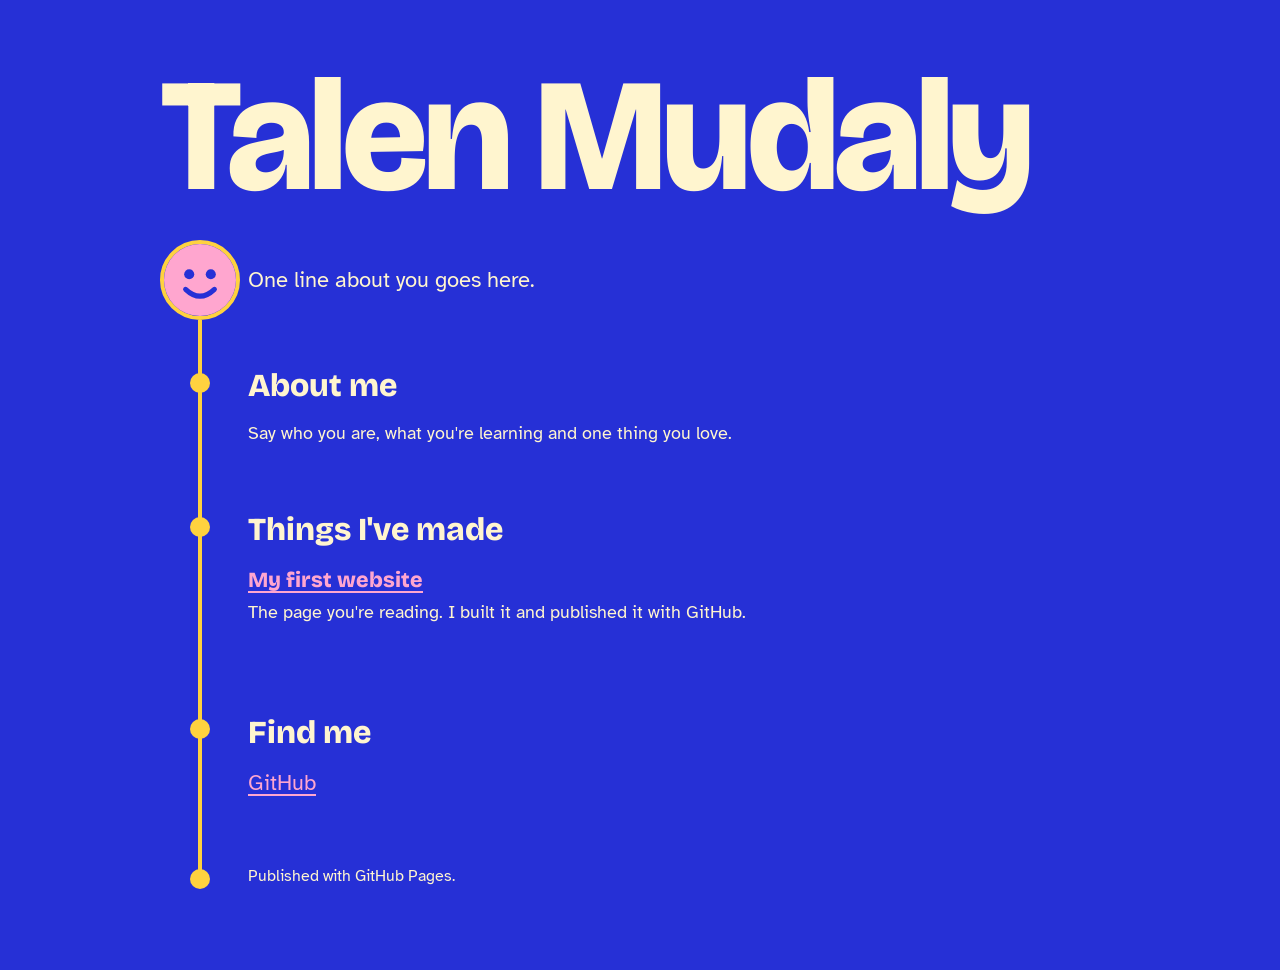
==== index.html @ 6c7c41c0 "Update header with name 'Talen Mudaly'" ====
<!doctype html>
<html lang="en">
<head>
  <meta charset="utf-8">
  <meta name="viewport" content="width=device-width, initial-scale=1">

  <!-- TODO 1: put your name in the title. It shows on the browser tab. -->
  <title>Talen Mudaly</title>

  <link rel="preconnect" href="https://fonts.googleapis.com">
  <link rel="preconnect" href="https://fonts.gstatic.com" crossorigin>
  <link rel="stylesheet" href="https://fonts.googleapis.com/css2?family=Atkinson+Hyperlegible:wght@400;700&family=Bricolage+Grotesque:wght@800&display=swap">
  <link rel="stylesheet" href="style.css">
</head>
<body>
  <div class="history">
    <header>
      <!-- TODO 1: put your name here too. -->
      <h1>Talen Mudaly</h1>

      <div class="intro">
        <!-- TODO 4: add a photo to this folder, then change me.svg to its exact file name. -->
        <img class="photo" src="me.svg" alt="" width="80" height="80">

        <!-- TODO 1: describe yourself in one line. -->
        <p class="tagline">One line about you goes here.</p>
      </div>
    </header>

    <main>
      <section class="commit" id="about">
        <h2>About me</h2>

        <!-- TODO 2 (we do this one together): write about yourself. -->
        <p>Say who you are, what you're learning and one thing you love.</p>
      </section>

      <section class="commit" id="projects">
        <h2>Things I've made</h2>

        <!-- This is one project. Change it to something of yours. -->
        <article class="project">
          <h3><a href="https://github.com">My first website</a></h3>
          <p>The page you're reading. I built it and published it with GitHub.</p>
        </article>

        <!-- TODO 5: copy the whole project above, paste it here, and change it. Do this twice. -->
      </section>

      <!-- TODO 7: paste the "What I'm doing now" section here, on a new branch. -->

      <section class="commit" id="links">
        <h2>Find me</h2>

        <ul class="links">
          <li><a href="https://github.com">GitHub</a></li>
          <!-- TODO 6: put your GitHub link above, then add two more links here. -->
        </ul>
      </section>

      <footer class="commit">
        <p>Published with GitHub Pages.</p>
      </footer>
    </main>
  </div>
</body>
</html>
---- style.css ----
/* TODO 3: change these four colors and make the site yours. */
:root {
  --page: #2630d6;
  --text: #fff5cf;
  --accent: #ffa6cf;
  --line: #ffd23f;

  /* You don't need to change anything below this line. */
  --rail: 2.5rem;
  --indent: 5.5rem;
  --branch: 3.5rem;
  --dot: 1.25rem;
  --stroke: 4px;
}

@media (max-width: 40rem) {
  :root {
    --rail: 1.75rem;
    --indent: 4rem;
    --branch: 1.75rem;
  }
}

* {
  box-sizing: border-box;
}

body {
  margin: 0;
  padding: clamp(1.25rem, 5vw, 4rem);
  background: var(--page);
  color: var(--text);
  font-family: "Atkinson Hyperlegible", system-ui, sans-serif;
  font-size: 1.125rem;
  line-height: 1.6;
}

.history {
  max-width: 60rem;
  margin: 0 auto;
}

h1,
h2,
h3 {
  font-family: "Bricolage Grotesque", system-ui, sans-serif;
  font-weight: 800;
}

h1 {
  margin: 0 0 2rem;
  font-size: clamp(3.5rem, 15vw, 10rem);
  letter-spacing: -0.03em;
  line-height: 0.9;
  overflow-wrap: anywhere;
}

h2 {
  margin: 0 0 1rem;
  font-size: 2rem;
  line-height: 1.1;
}

h3 {
  margin: 0;
  font-size: 1.35rem;
}

p {
  max-width: 62ch;
  margin: 0;
}

a {
  color: var(--accent);
  text-decoration-thickness: 2px;
  text-underline-offset: 0.2em;
}

a:hover {
  color: var(--line);
}

a:focus-visible {
  outline: 3px solid var(--line);
  outline-offset: 3px;
}

/* Your photo is the very first commit. */
.intro {
  display: flex;
  align-items: center;
  gap: calc(var(--indent) - var(--rail) * 2);
}

.photo {
  flex: none;
  width: calc(var(--rail) * 2);
  height: calc(var(--rail) * 2);
  border: var(--stroke) solid var(--line);
  border-radius: 50%;
  object-fit: cover;
}

.tagline {
  font-size: 1.35rem;
  line-height: 1.3;
}

/* Every section is a commit: a dot on one long line. */
.commit {
  position: relative;
  padding: 3rem 0 1rem var(--indent);
}

.commit::after {
  content: "";
  position: absolute;
  top: 0;
  bottom: 0;
  left: calc(var(--rail) - var(--stroke) / 2);
  width: var(--stroke);
  background: var(--line);
}

.commit > :first-child::before {
  content: "";
  position: absolute;
  top: 3.3rem;
  left: calc(var(--rail) - var(--dot) / 2);
  z-index: 1;
  width: var(--dot);
  height: var(--dot);
  border-radius: 50%;
  background: var(--line);
}

.commit:last-child::after {
  bottom: auto;
  height: 3.5rem;
}

/* A section on a branch leaves the line and joins it again. */
.branch {
  padding: 5rem 0 3rem calc(var(--indent) + var(--branch));
}

.branch::before {
  content: "";
  position: absolute;
  top: 0;
  bottom: 0.5rem;
  left: var(--rail);
  width: var(--branch);
  border: var(--stroke) solid var(--accent);
  border-left: 0;
  border-radius: 0 3rem 3rem 0;
}

.branch > :first-child::before {
  top: 5.3rem;
  left: calc(var(--rail) + var(--branch) - var(--dot) / 2);
  background: var(--accent);
}

.project {
  margin-bottom: 1.5rem;
}

.links {
  display: flex;
  flex-wrap: wrap;
  gap: 0.5rem 2rem;
  margin: 0;
  padding: 0;
  list-style: none;
  font-size: 1.35rem;
}

footer.commit p {
  font-size: 1rem;
}

.message {
  max-width: 62ch;
}
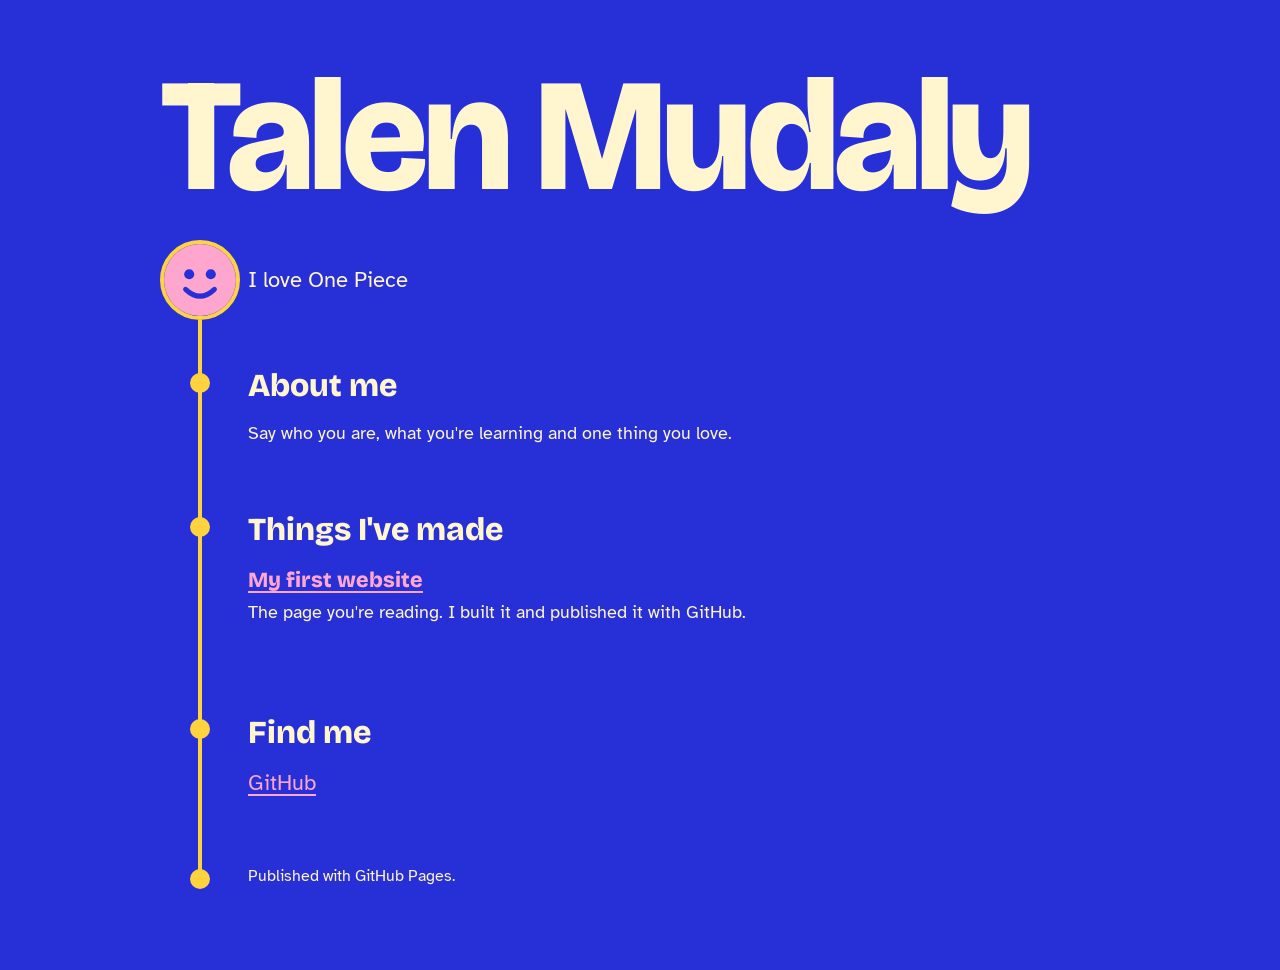
==== commit 94330aa5: "Fact 1 about me" ====
--- a/index.html
+++ b/index.html
@@ -23,7 +23,7 @@
         <img class="photo" src="me.svg" alt="" width="80" height="80">
 
         <!-- TODO 1: describe yourself in one line. -->
-        <p class="tagline">One line about you goes here.</p>
+        <p class="tagline">I love One Piece</p>
       </div>
     </header>
 
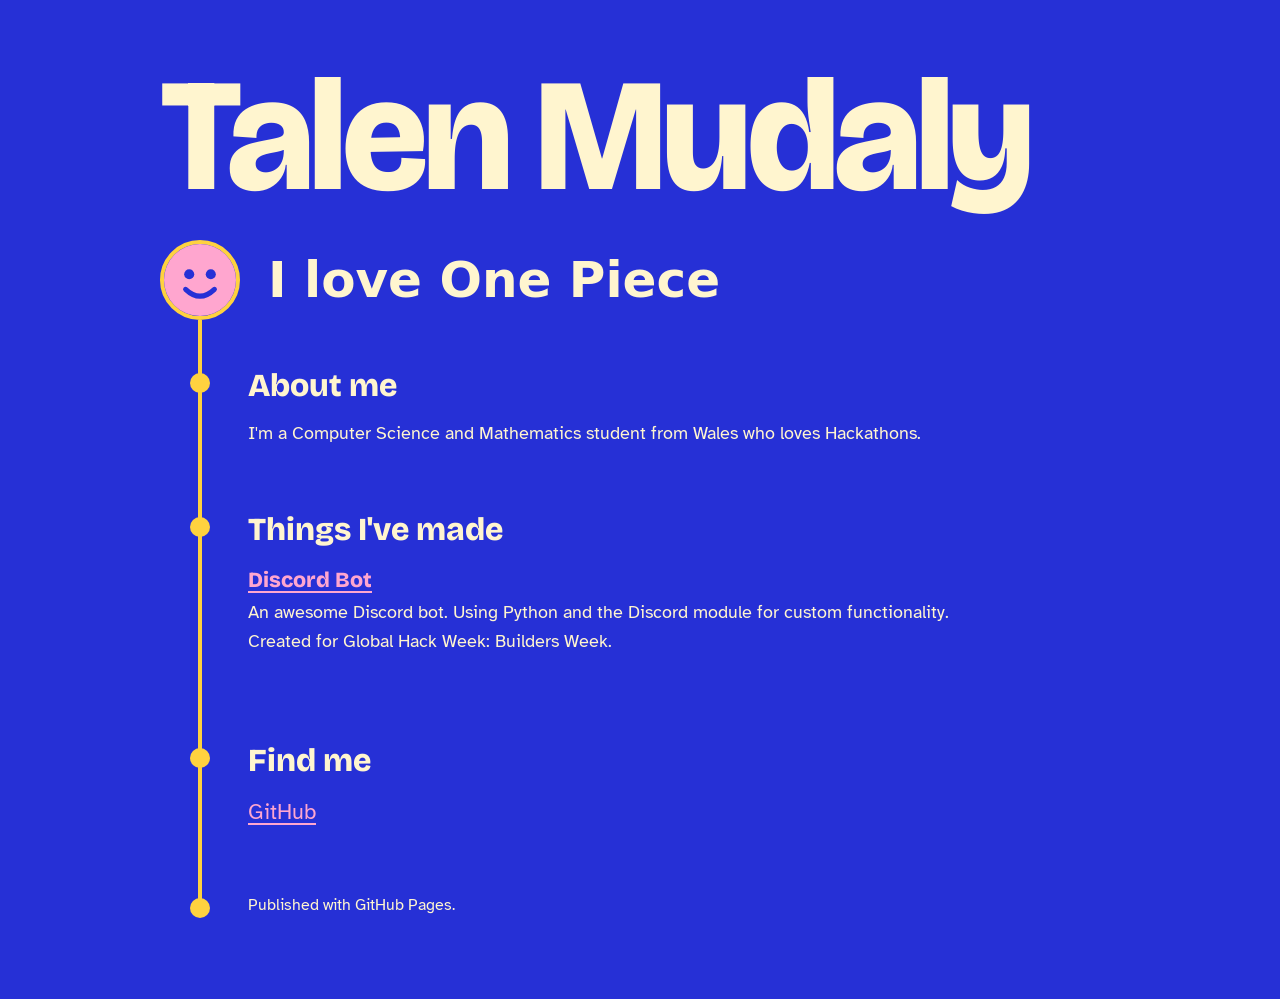
==== commit 7af2958e: "added my discord bot project" ====
--- a/index.html
+++ b/index.html
@@ -32,7 +32,7 @@
         <h2>About me</h2>
 
         <!-- TODO 2 (we do this one together): write about yourself. -->
-        <p>Say who you are, what you're learning and one thing you love.</p>
+        <p>I'm a Computer Science and Mathematics student from Wales who loves Hackathons.</p>
       </section>
 
       <section class="commit" id="projects">
@@ -40,8 +40,8 @@
 
         <!-- This is one project. Change it to something of yours. -->
         <article class="project">
-          <h3><a href="https://github.com">My first website</a></h3>
-          <p>The page you're reading. I built it and published it with GitHub.</p>
+          <h3><a href="https://github.com/TalenMud/discord-economy-bot">Discord Bot</a></h3>
+          <p>An awesome Discord bot. Using Python and the Discord module for custom functionality. Created for Global Hack Week: Builders Week.</p>
         </article>
 
         <!-- TODO 5: copy the whole project above, paste it here, and change it. Do this twice. -->
--- a/style.css
+++ b/style.css
@@ -103,8 +103,9 @@
 }
 
 .tagline {
-  font-size: 1.35rem;
-  line-height: 1.3;
+  font-weight: bold;
+  margin-left: 20px;
+  font-size: 50px;
 }
 
 /* Every section is a commit: a dot on one long line. */
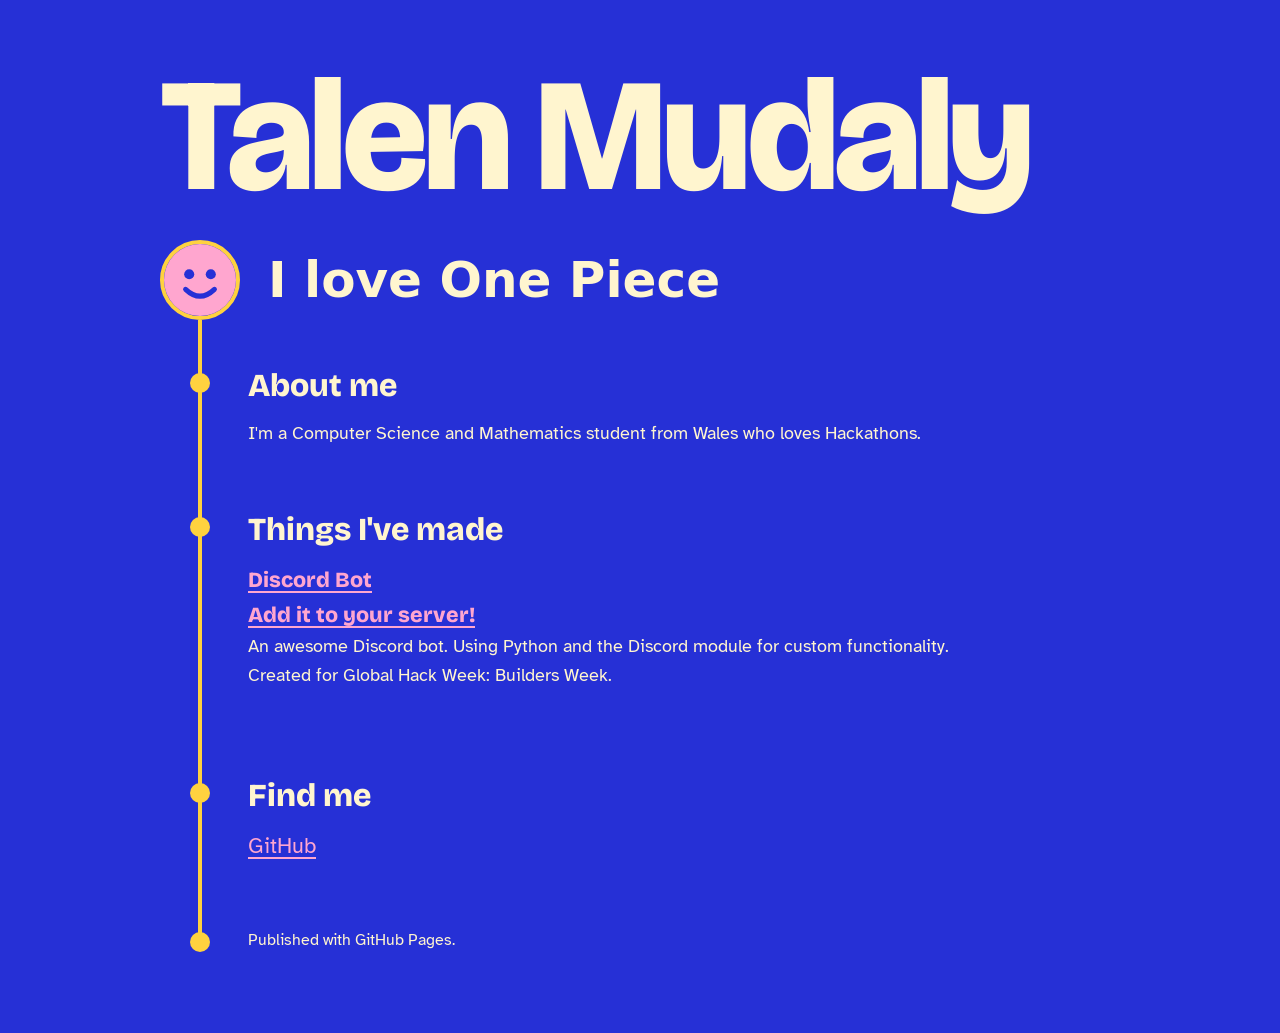
==== commit 95a34fb0: "Added the bot invite link" ====
--- a/index.html
+++ b/index.html
@@ -40,7 +40,8 @@
 
         <!-- This is one project. Change it to something of yours. -->
         <article class="project">
-          <h3><a href="https://github.com/TalenMud/discord-economy-bot">Discord Bot</a></h3>
+          <h3><a href="https://github.com/TalenMud/discord-economy-bot" target="_blank">Discord Bot</a></h3>
+          <h3><a href="https://discord.com/oauth2/authorize?client_id=1568721327500558378" target="_blank">Add it to your server!</a></h3>
           <p>An awesome Discord bot. Using Python and the Discord module for custom functionality. Created for Global Hack Week: Builders Week.</p>
         </article>
 
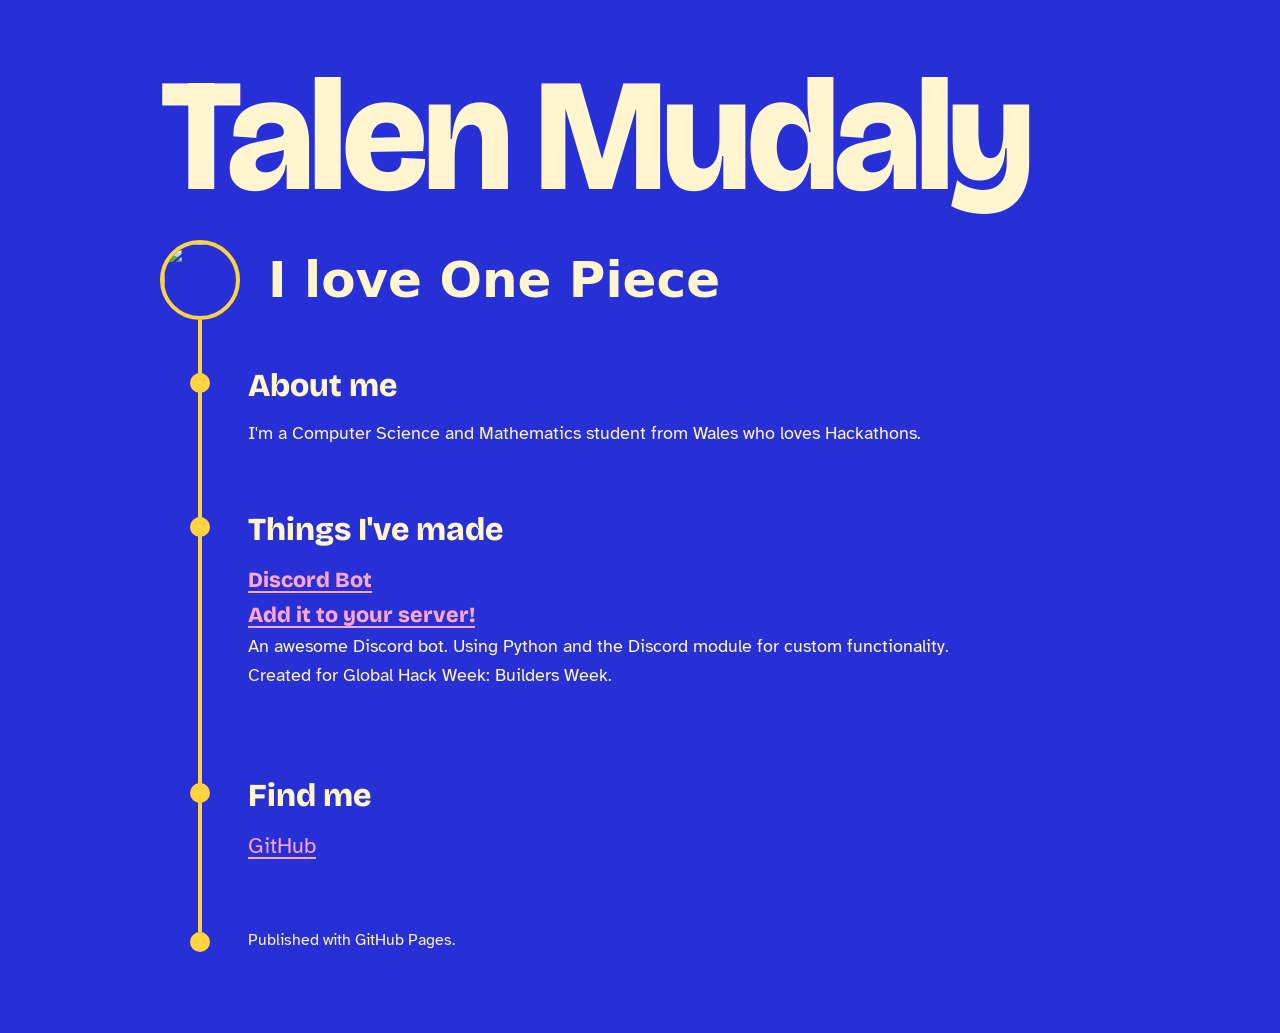
==== commit 31ef8753: "added my pfp for the website" ====
--- a/index.html
+++ b/index.html
@@ -20,7 +20,7 @@
 
       <div class="intro">
         <!-- TODO 4: add a photo to this folder, then change me.svg to its exact file name. -->
-        <img class="photo" src="me.svg" alt="" width="80" height="80">
+        <img class="photo" src="pfp.jpg" alt="" width="80" height="80">
 
         <!-- TODO 1: describe yourself in one line. -->
         <p class="tagline">I love One Piece</p>
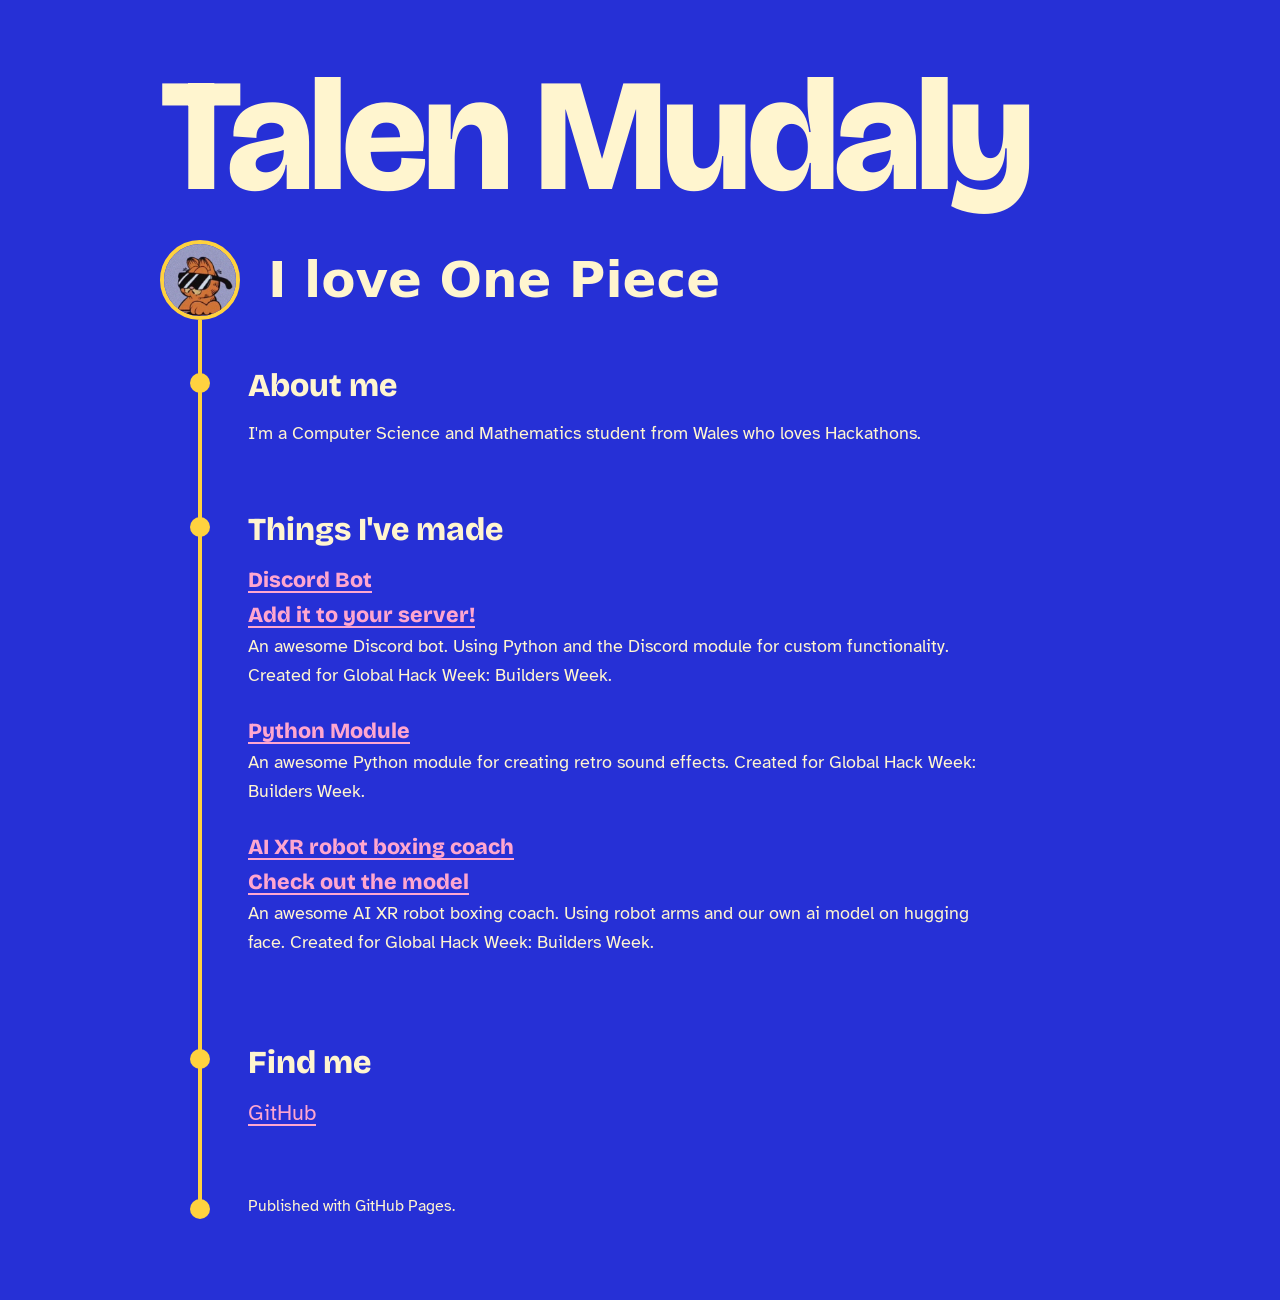
==== commit 227e4645: "added my projects" ====
--- a/index.html
+++ b/index.html
@@ -45,6 +45,16 @@
           <p>An awesome Discord bot. Using Python and the Discord module for custom functionality. Created for Global Hack Week: Builders Week.</p>
         </article>
 
+        <article class="project">
+          <h3><a href="https://github.com/TalenMud/retro-sound-module" target="_blank">Python Module</a></h3>
+          <p>An awesome Python module for creating retro sound effects. Created for Global Hack Week: Builders Week.</p>
+        </article>
+
+        <article class="project">
+          <h3><a href="https://github.com/TalenMud/wax-on-wax-off" target="_blank">AI XR robot boxing coach </a></h3>
+          <h3><a href="https://huggingface.co/Kazybek/act_dodge_v2_ft10k_h200" target="_blank">Check out the model</a></h3>
+          <p>An awesome AI XR robot boxing coach. Using robot arms and our own ai model on hugging face. Created for Global Hack Week: Builders Week.</p>
+        </article>
         <!-- TODO 5: copy the whole project above, paste it here, and change it. Do this twice. -->
       </section>
 
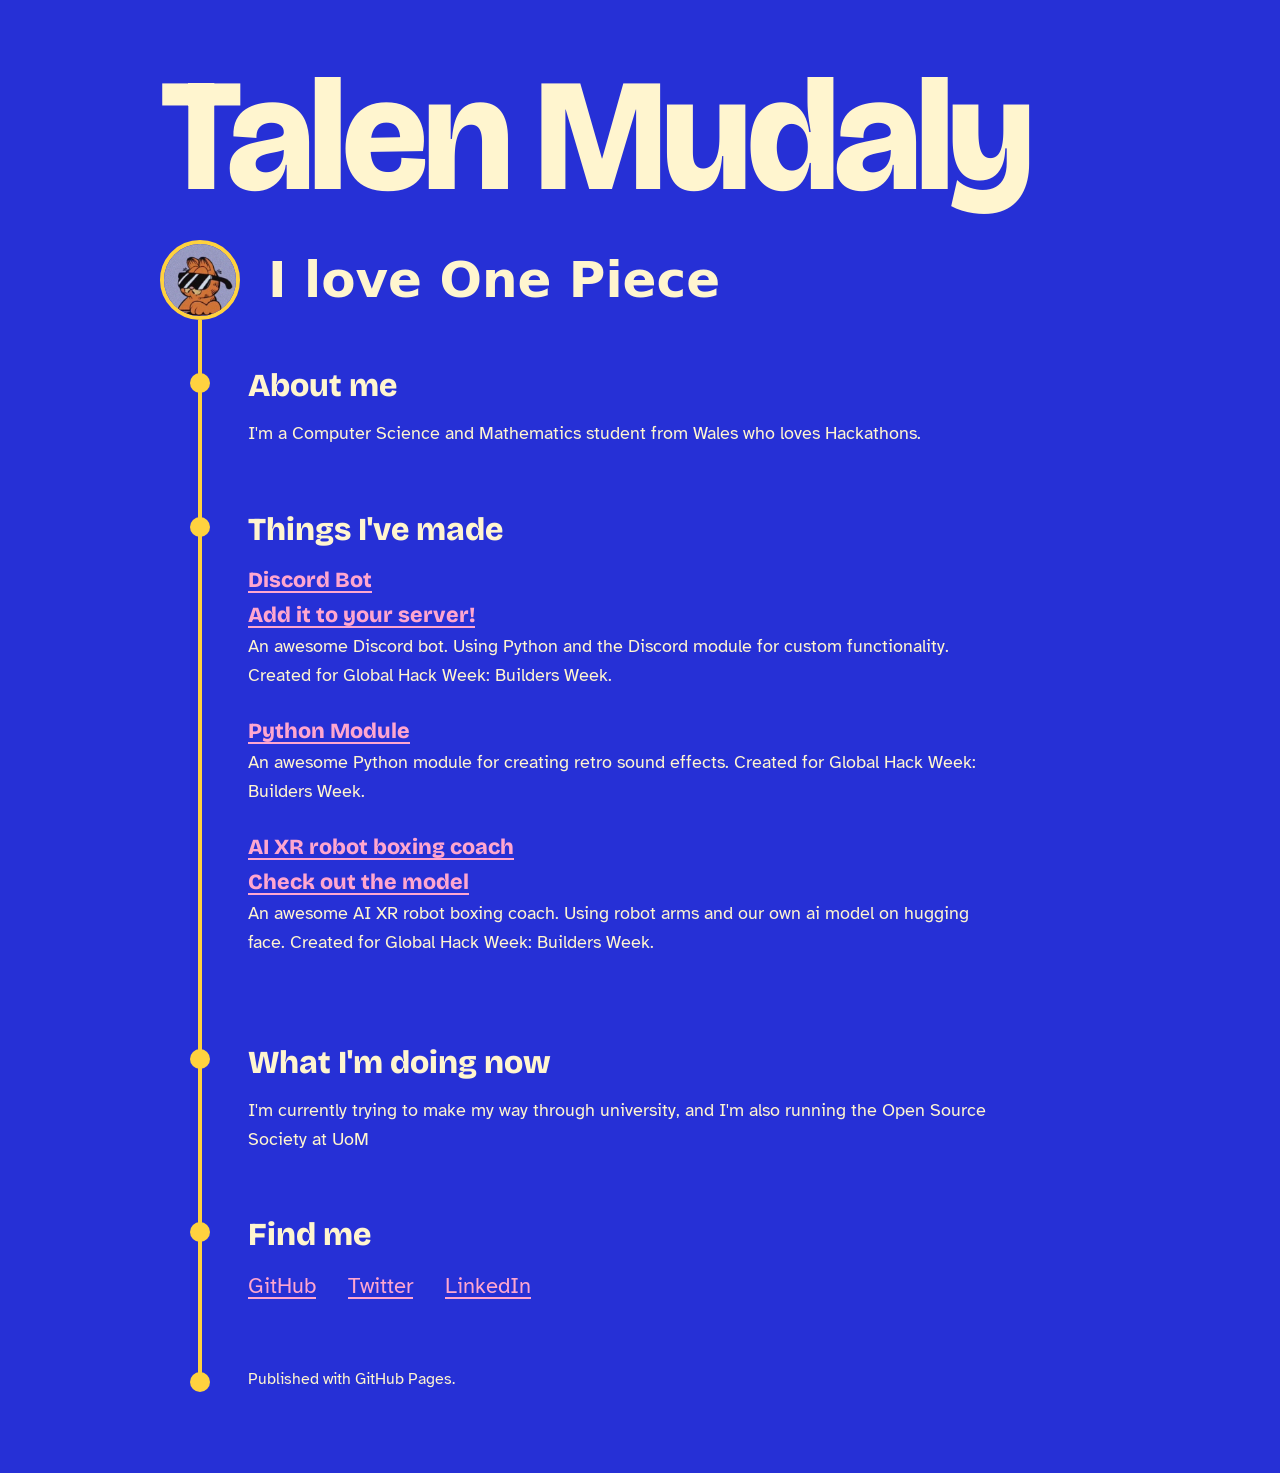
==== commit 03a42421: "Added my links and what I'm to rn" ====
--- a/index.html
+++ b/index.html
@@ -59,13 +59,18 @@
       </section>
 
       <!-- TODO 7: paste the "What I'm doing now" section here, on a new branch. -->
+      <section class="commit" id="now">
+        <h2>What I'm doing now</h2>
 
+        <p>I'm currently trying to make my way through university, and I'm also running the Open Source Society at UoM</p>
+      </section>
       <section class="commit" id="links">
         <h2>Find me</h2>
 
         <ul class="links">
-          <li><a href="https://github.com">GitHub</a></li>
-          <!-- TODO 6: put your GitHub link above, then add two more links here. -->
+          <li><a href="https://github.com/TalenMud">GitHub</a></li>
+          <li><a href="https://twitter.com/TalenMud">Twitter</a></li>
+          <li><a href="https://www.linkedin.com/in/talen-mudaly">LinkedIn</a></li>
         </ul>
       </section>
 
